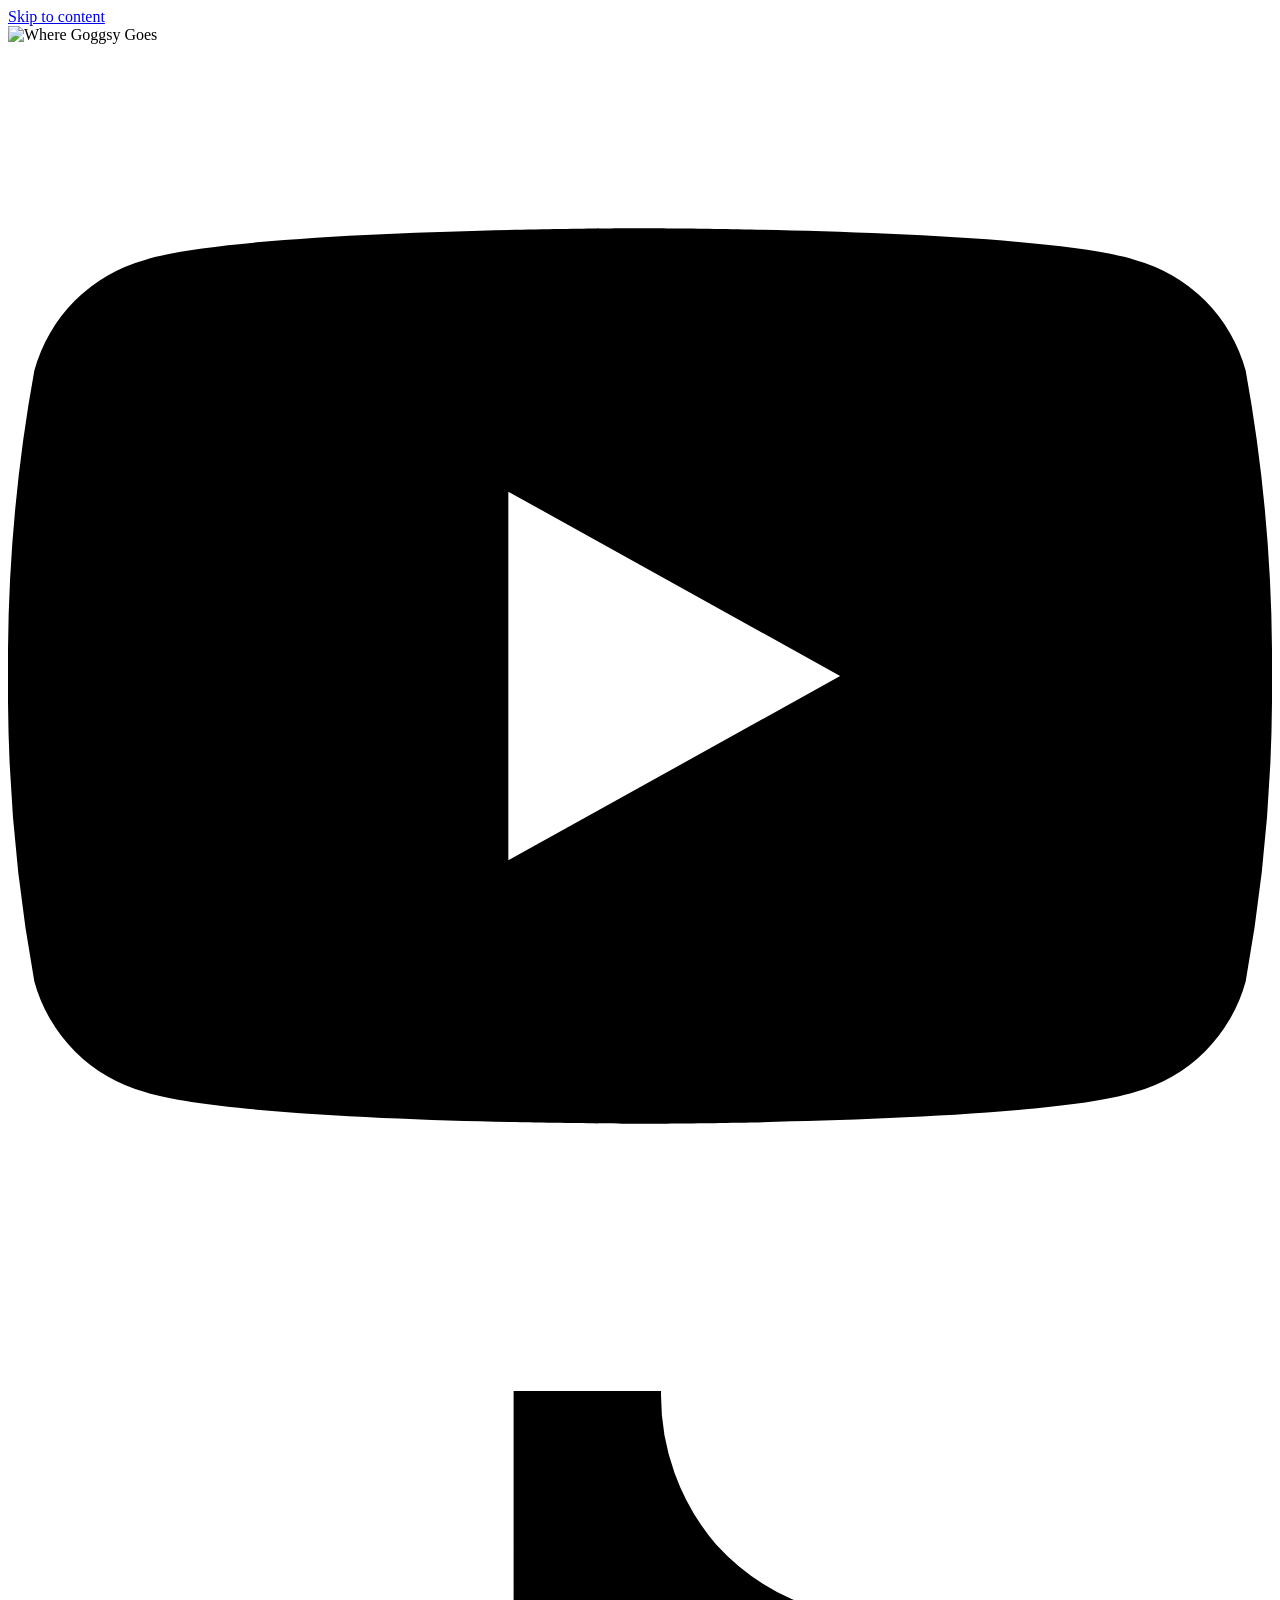
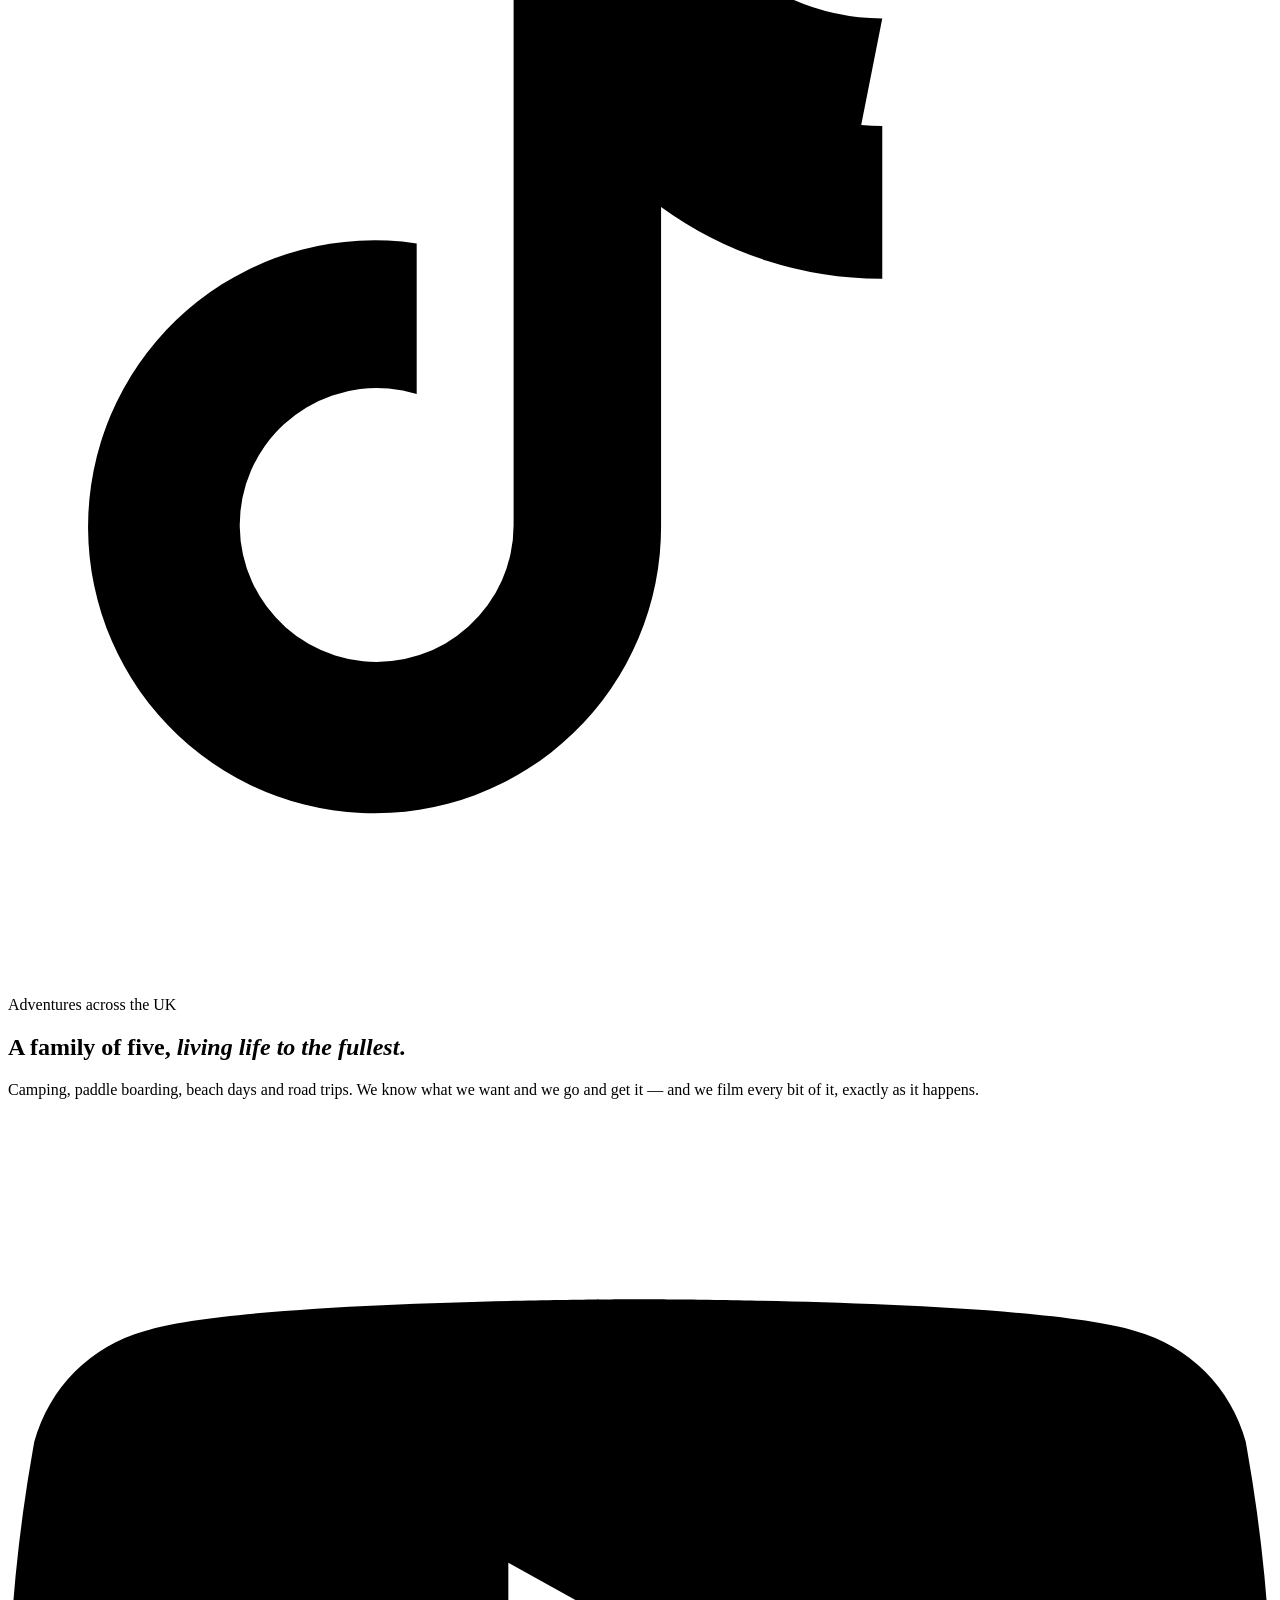
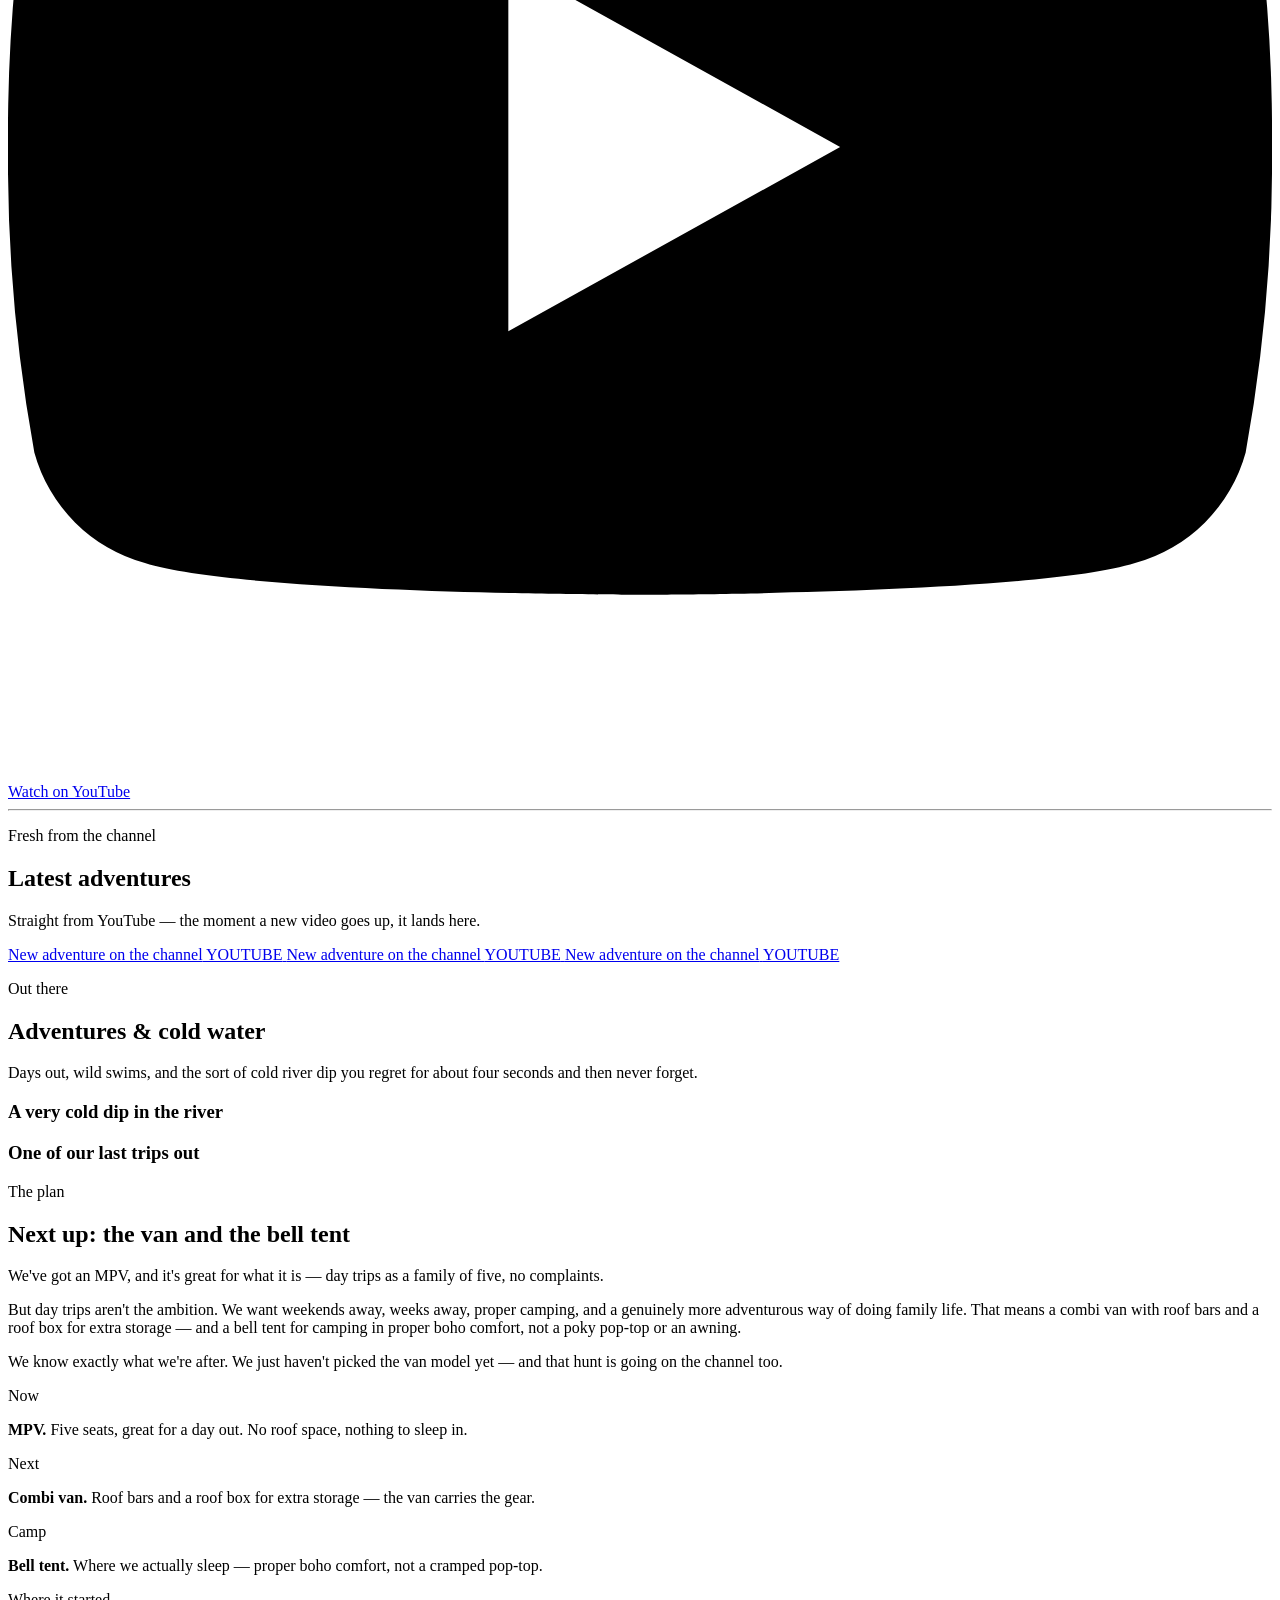
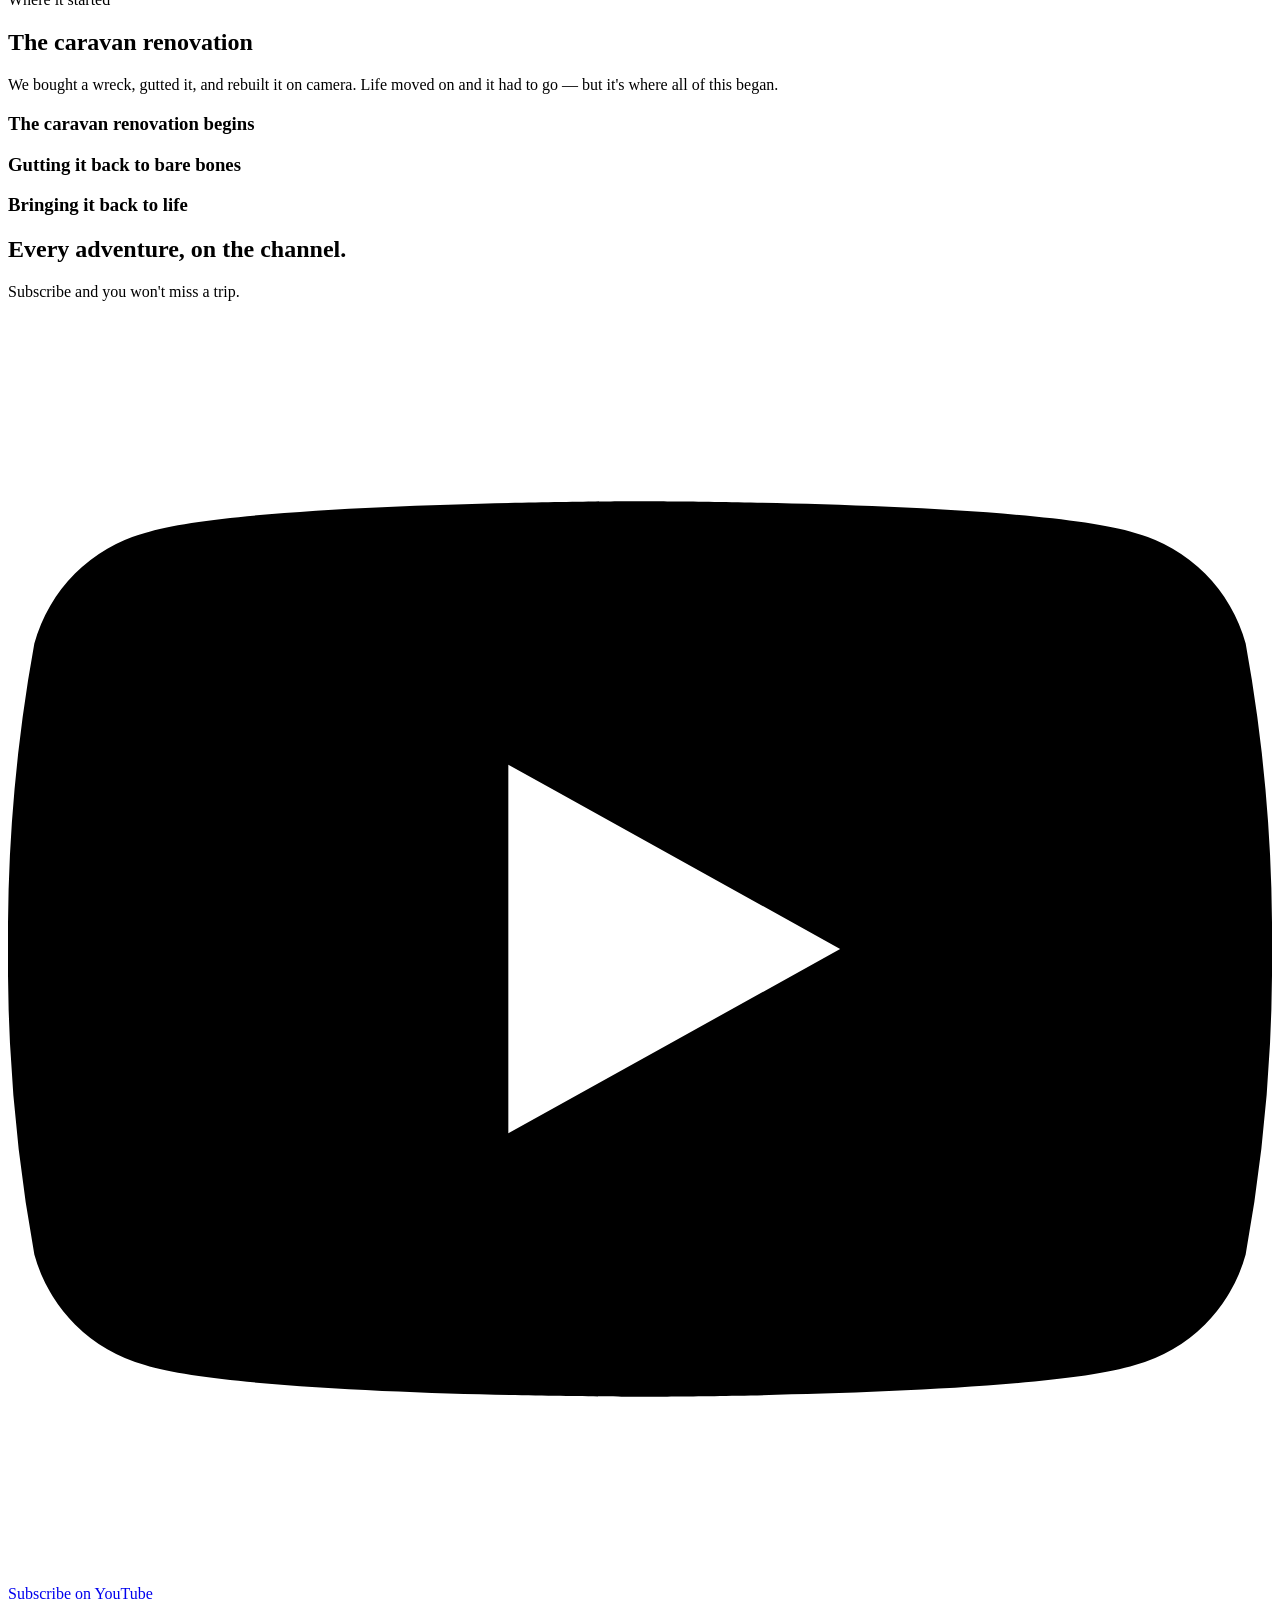
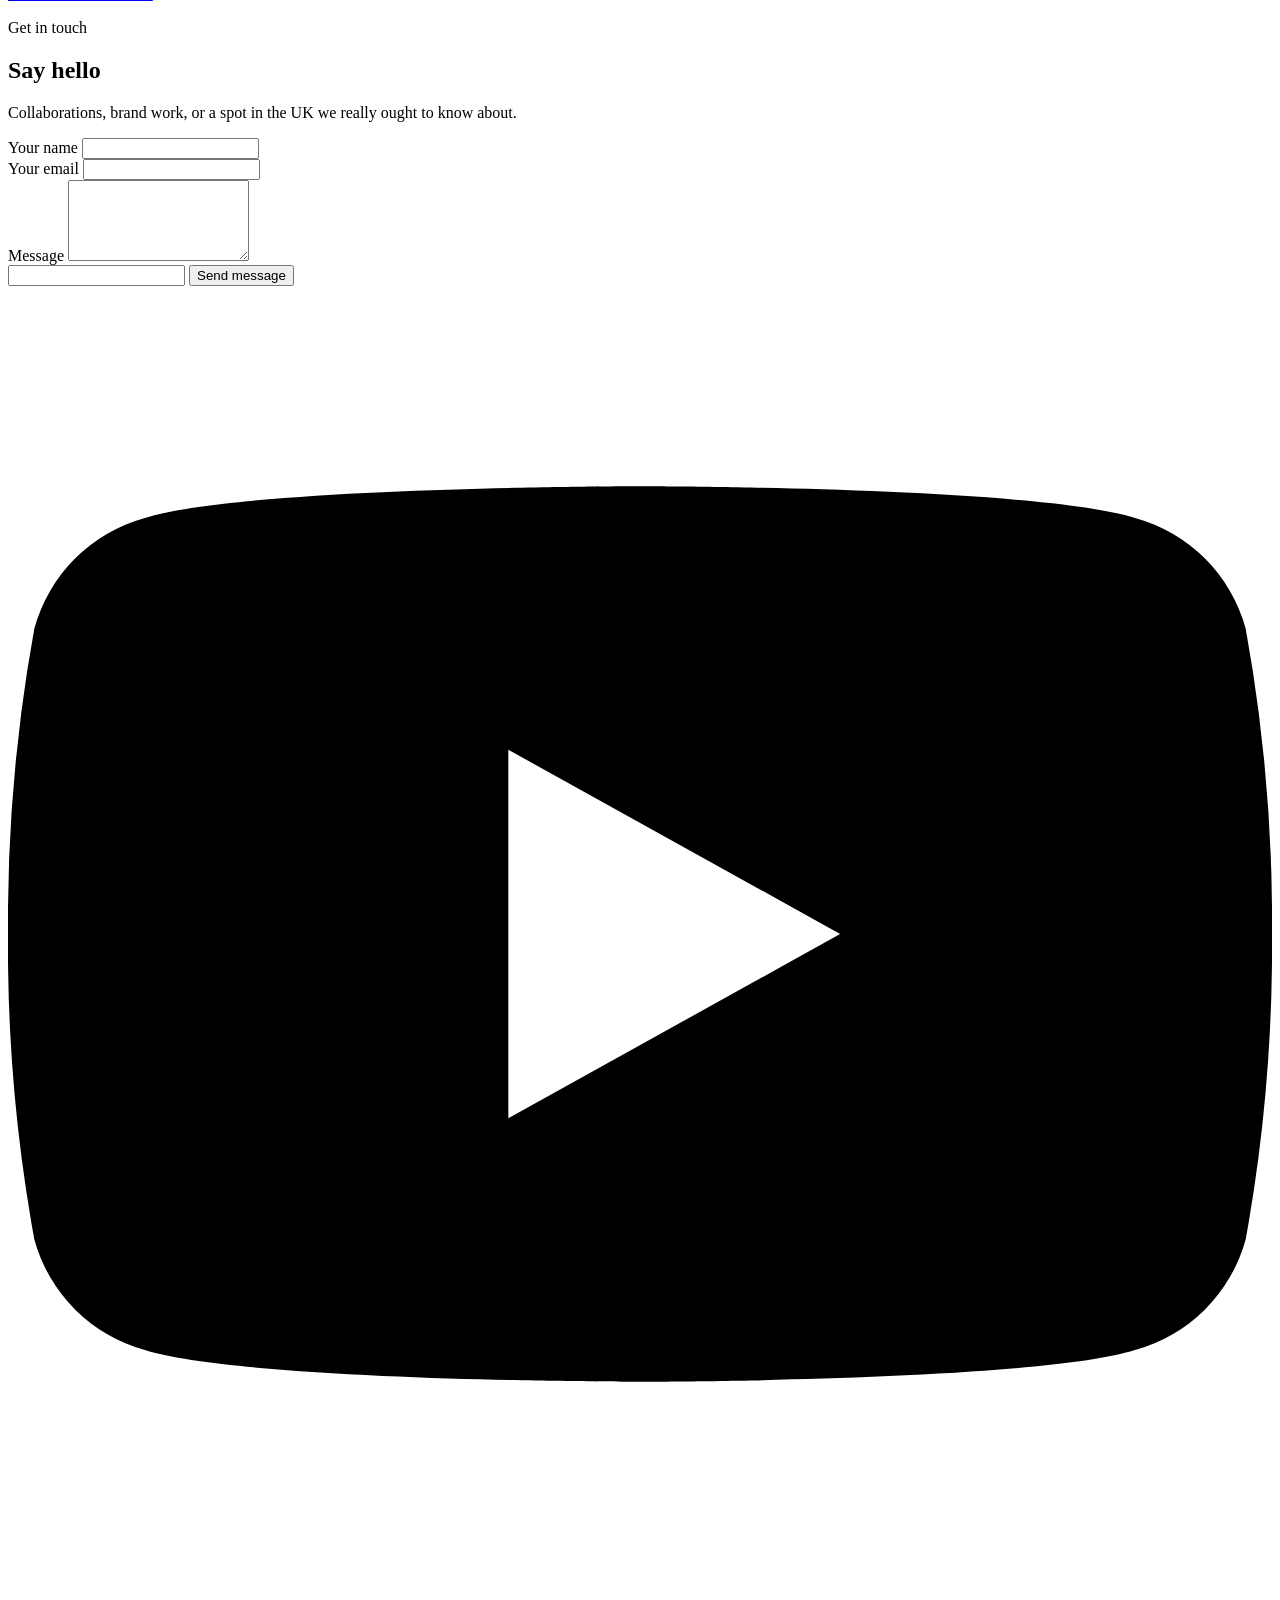
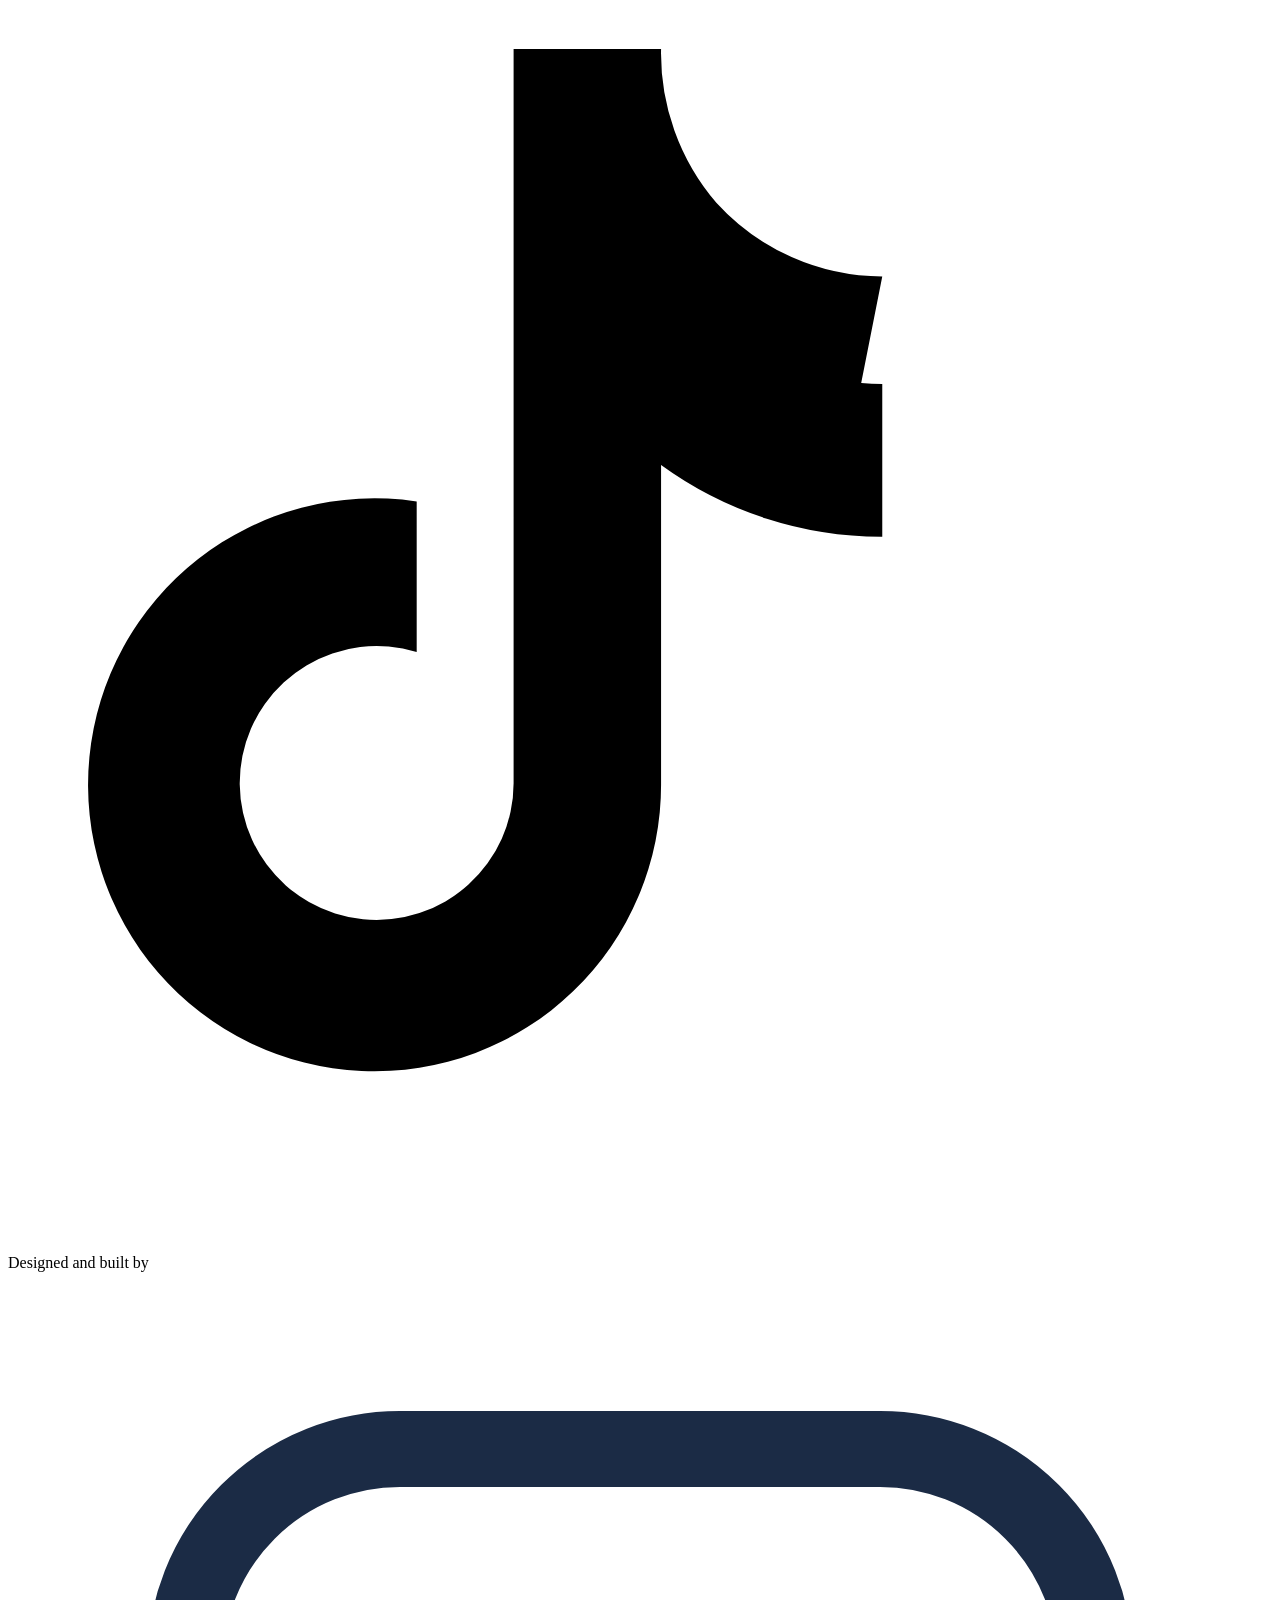
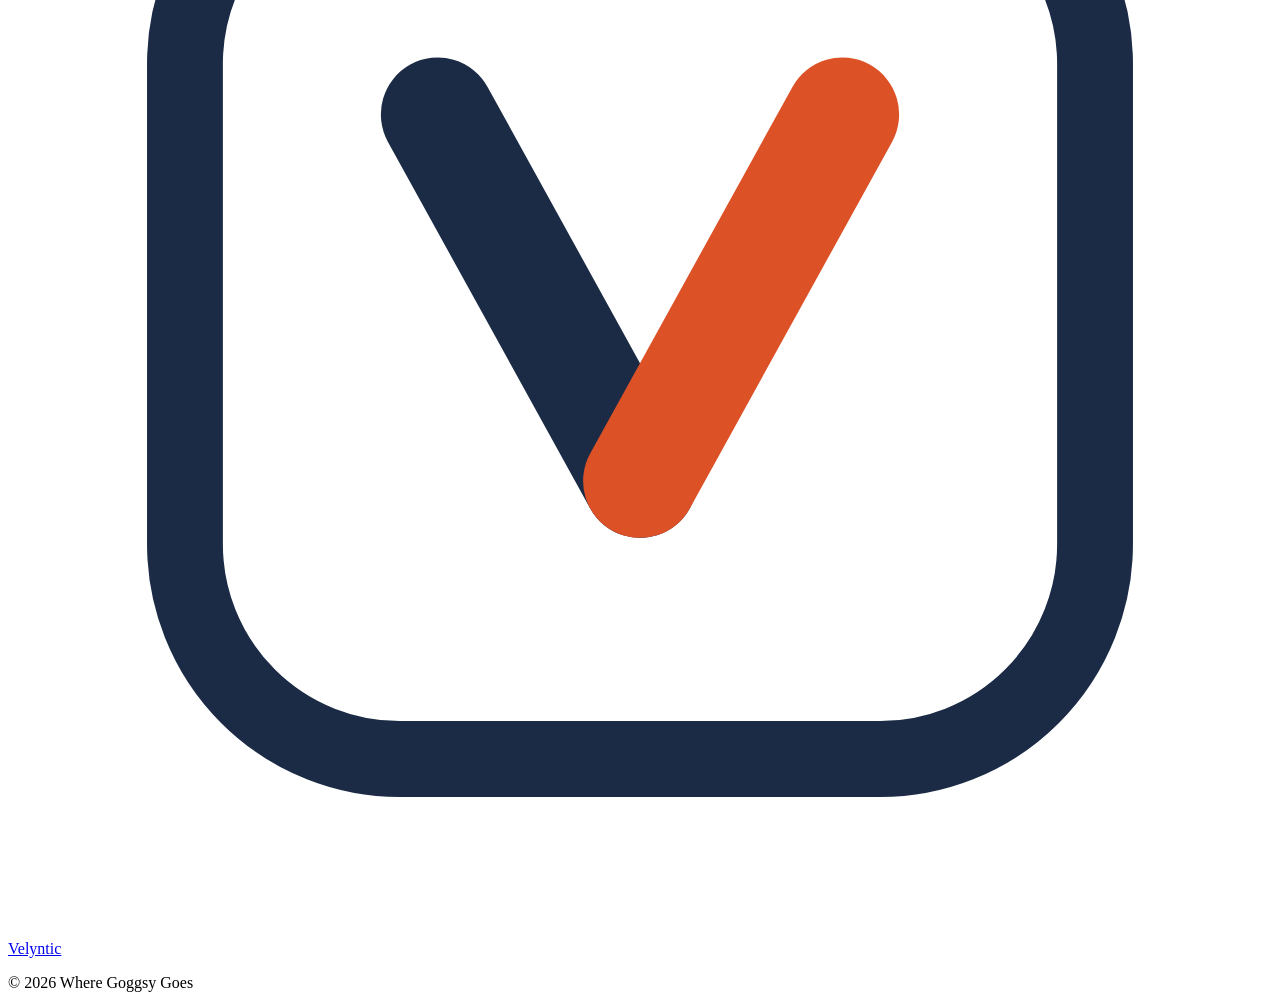
==== index.html @ ec20d130 "Add files via upload" ====
<!DOCTYPE html>
<html lang="en-GB">
<head>
<meta charset="utf-8">
<meta name="viewport" content="width=device-width, initial-scale=1">

<!-- ═══ PRIMARY SEO ═══ -->
<title>Where Goggsy Goes | A Family of Five, Adventuring Across the UK</title>
<meta name="description" content="Follow a family of five living life to the fullest across the UK — camping, paddle boarding, beach days and road trips. New adventures on YouTube every trip.">
<link rel="canonical" href="https://wheregoggsygoes.com/">
<meta name="robots" content="index, follow, max-image-preview:large, max-snippet:-1, max-video-preview:-1">
<meta name="author" content="Where Goggsy Goes">
<meta name="theme-color" content="#1B2B45">

<!-- ═══ OPEN GRAPH (Facebook, LinkedIn, WhatsApp) ═══ -->
<meta property="og:type" content="website">
<meta property="og:site_name" content="Where Goggsy Goes">
<meta property="og:url" content="https://wheregoggsygoes.com/">
<meta property="og:title" content="Where Goggsy Goes | A Family of Five, Adventuring Across the UK">
<meta property="og:description" content="Follow a family of five living life to the fullest across the UK — camping, paddle boarding, beach days and road trips.">
<meta property="og:image" content="https://wheregoggsygoes.com/assets/img/og-image.jpg">
<meta property="og:image:width" content="1200">
<meta property="og:image:height" content="630">
<meta property="og:image:alt" content="A family of five walking a hilltop at dusk beside their van">
<meta property="og:locale" content="en_GB">

<!-- ═══ TWITTER / X CARD ═══ -->
<meta name="twitter:card" content="summary_large_image">
<meta name="twitter:title" content="Where Goggsy Goes | A Family of Five, Adventuring Across the UK">
<meta name="twitter:description" content="Follow a family of five living life to the fullest across the UK — camping, paddle boarding, beach days and road trips.">
<meta name="twitter:image" content="https://wheregoggsygoes.com/assets/img/og-image.jpg">

<!-- ═══ ICONS ═══ -->
<link rel="icon" href="/assets/img/favicon.svg" type="image/svg+xml">
<link rel="icon" href="/assets/img/favicon-32.png" sizes="32x32" type="image/png">
<link rel="apple-touch-icon" href="/assets/img/apple-touch-icon.png">
<link rel="manifest" href="/site.webmanifest">

<!-- ═══ PERFORMANCE ═══ -->
<link rel="preconnect" href="https://fonts.googleapis.com">
<link rel="preconnect" href="https://fonts.gstatic.com" crossorigin>
<link rel="preconnect" href="https://i.ytimg.com">
<link rel="dns-prefetch" href="https://www.youtube-nocookie.com">
<link href="https://fonts.googleapis.com/css2?family=Poppins:wght@300;400;500;600;700&family=Fraunces:ital,opsz,wght@0,9..144,400;0,9..144,600;1,9..144,600&family=Spline+Sans+Mono:wght@400;500&display=swap" rel="stylesheet">
<link rel="stylesheet" href="/assets/css/styles.css">

<!-- ═══ STRUCTURED DATA ═══
     Tells Google exactly what this site is, who runs it, and what videos it
     contains. This is what can earn rich results in search. -->
<script type="application/ld+json">
{
  "@context": "https://schema.org",
  "@graph": [
    {
      "@type": "WebSite",
      "@id": "https://wheregoggsygoes.com/#website",
      "url": "https://wheregoggsygoes.com/",
      "name": "Where Goggsy Goes",
      "description": "A family of five living life to the fullest across the UK.",
      "inLanguage": "en-GB",
      "publisher": { "@id": "https://wheregoggsygoes.com/#org" }
    },
    {
      "@type": "Organization",
      "@id": "https://wheregoggsygoes.com/#org",
      "name": "Where Goggsy Goes",
      "url": "https://wheregoggsygoes.com/",
      "logo": "https://wheregoggsygoes.com/assets/img/icon-512.png",
      "description": "A family of five adventuring across the UK — camping, paddle boarding, beach days and road trips.",
      "areaServed": { "@type": "Country", "name": "United Kingdom" },
      "sameAs": [
        "https://www.youtube.com/@wheregoggsygoes",
        "https://vm.tiktok.com/ZGd9G5YUt/"
      ]
    },
    {
      "@type": "WebPage",
      "@id": "https://wheregoggsygoes.com/#webpage",
      "url": "https://wheregoggsygoes.com/",
      "name": "Where Goggsy Goes | A Family of Five, Adventuring Across the UK",
      "isPartOf": { "@id": "https://wheregoggsygoes.com/#website" },
      "about": { "@id": "https://wheregoggsygoes.com/#org" },
      "inLanguage": "en-GB"
    },
    {
      "@type": "VideoObject",
      "name": "The caravan renovation begins",
      "description": "The start of our caravan renovation — stripping it back and taking on the project.",
      "thumbnailUrl": "https://i.ytimg.com/vi/tJSms5LTTTk/maxresdefault.jpg",
      "uploadDate": "2023-01-01",
      "contentUrl": "https://www.youtube.com/watch?v=tJSms5LTTTk",
      "embedUrl": "https://www.youtube-nocookie.com/embed/tJSms5LTTTk",
      "publisher": { "@id": "https://wheregoggsygoes.com/#org" }
    },
    {
      "@type": "VideoObject",
      "name": "Gutting it back to bare bones",
      "description": "Stripping the caravan back to its shell before the rebuild.",
      "thumbnailUrl": "https://i.ytimg.com/vi/8Fg5uztWGb0/maxresdefault.jpg",
      "uploadDate": "2023-01-01",
      "contentUrl": "https://www.youtube.com/watch?v=8Fg5uztWGb0",
      "embedUrl": "https://www.youtube-nocookie.com/embed/8Fg5uztWGb0",
      "publisher": { "@id": "https://wheregoggsygoes.com/#org" }
    },
    {
      "@type": "VideoObject",
      "name": "Bringing it back to life",
      "description": "Rebuilding the caravan and bringing it back to life.",
      "thumbnailUrl": "https://i.ytimg.com/vi/nUEFeEoqX90/maxresdefault.jpg",
      "uploadDate": "2023-01-01",
      "contentUrl": "https://www.youtube.com/watch?v=nUEFeEoqX90",
      "embedUrl": "https://www.youtube-nocookie.com/embed/nUEFeEoqX90",
      "publisher": { "@id": "https://wheregoggsygoes.com/#org" }
    },
    {
      "@type": "VideoObject",
      "name": "A very cold dip in the river",
      "description": "A cold water dip in a UK river — an adventure day out with the family.",
      "thumbnailUrl": "https://i.ytimg.com/vi/0HlGLncSTxI/maxresdefault.jpg",
      "uploadDate": "2023-01-01",
      "contentUrl": "https://www.youtube.com/watch?v=0HlGLncSTxI",
      "embedUrl": "https://www.youtube-nocookie.com/embed/0HlGLncSTxI",
      "publisher": { "@id": "https://wheregoggsygoes.com/#org" }
    },
    {
      "@type": "VideoObject",
      "name": "One of our last trips out",
      "description": "One of our last family adventures before the caravan went.",
      "thumbnailUrl": "https://i.ytimg.com/vi/edBgjPKfiOE/maxresdefault.jpg",
      "uploadDate": "2023-01-01",
      "contentUrl": "https://www.youtube.com/watch?v=edBgjPKfiOE",
      "embedUrl": "https://www.youtube-nocookie.com/embed/edBgjPKfiOE",
      "publisher": { "@id": "https://wheregoggsygoes.com/#org" }
    },
    {
      "@type": "FAQPage",
      "mainEntity": [
        {
          "@type": "Question",
          "name": "Who are Where Goggsy Goes?",
          "acceptedAnswer": {
            "@type": "Answer",
            "text": "We're a family of five from the UK. We camp, paddle board, hit the beach and take road trips — and we film all of it for our YouTube channel."
          }
        },
        {
          "@type": "Question",
          "name": "What kind of adventures do you film?",
          "acceptedAnswer": {
            "@type": "Answer",
            "text": "Camping trips, paddle boarding, beach days, cold water dips and road trips across the UK, filmed exactly as they happen."
          }
        },
        {
          "@type": "Question",
          "name": "Where can I watch Where Goggsy Goes?",
          "acceptedAnswer": {
            "@type": "Answer",
            "text": "Every adventure goes up on our YouTube channel at youtube.com/@wheregoggsygoes, and shorter clips are on TikTok."
          }
        }
      ]
    }
  ]
}
</script>
</head>

<body>
<a class="skip" href="#main">Skip to content</a>

<header class="top">
  <img src="/assets/img/logo.svg" alt="Where Goggsy Goes" class="logo" width="260" height="330" fetchpriority="high">
  <nav class="tsocial" aria-label="Social links">
    <a href="https://www.youtube.com/@wheregoggsygoes" target="_blank" rel="noopener" aria-label="Where Goggsy Goes on YouTube">
      <svg viewBox="0 0 24 24" aria-hidden="true"><path d="M23.5 6.2a3 3 0 0 0-2.1-2.1C19.5 3.5 12 3.5 12 3.5s-7.5 0-9.4.6A3 3 0 0 0 .5 6.2 31 31 0 0 0 0 12a31 31 0 0 0 .5 5.8 3 3 0 0 0 2.1 2.1c1.9.6 9.4.6 9.4.6s7.5 0 9.4-.6a3 3 0 0 0 2.1-2.1A31 31 0 0 0 24 12a31 31 0 0 0-.5-5.8zM9.5 15.5v-7l6.3 3.5z"/></svg>
    </a>
    <a href="https://vm.tiktok.com/ZGd9G5YUt/" target="_blank" rel="noopener" aria-label="Where Goggsy Goes on TikTok">
      <svg viewBox="0 0 24 24" aria-hidden="true"><path d="M16.6 5.82a4.28 4.28 0 0 1-3.15-1.4A4.36 4.36 0 0 1 12.4 1.5H9.6v13.94a2.6 2.6 0 1 1-1.84-2.49v-2.86a5.44 5.44 0 1 0 4.64 5.35V9.4a7.1 7.1 0 0 0 4.2 1.36V7.86a4.3 4.3 0 0 1-.4-.02z"/></svg>
    </a>
  </nav>
</header>

<main id="main">

  <!-- ═══ HERO ═══ -->
  <section class="hero">
    <p class="kicker">Adventures across the UK</p>
    <h1>A family of five, <em>living life to the fullest</em>.</h1>
    <p class="lede">Camping, paddle boarding, beach days and road trips. We know what we want and
      we go and get it &mdash; and we film every bit of it, exactly as it happens.</p>
    <a class="cta" href="https://www.youtube.com/@wheregoggsygoes" target="_blank" rel="noopener">
      <svg viewBox="0 0 24 24" aria-hidden="true"><path d="M23.5 6.2a3 3 0 0 0-2.1-2.1C19.5 3.5 12 3.5 12 3.5s-7.5 0-9.4.6A3 3 0 0 0 .5 6.2 31 31 0 0 0 0 12a31 31 0 0 0 .5 5.8 3 3 0 0 0 2.1 2.1c1.9.6 9.4.6 9.4.6s7.5 0 9.4-.6a3 3 0 0 0 2.1-2.1A31 31 0 0 0 24 12a31 31 0 0 0-.5-5.8zM9.5 15.5v-7l6.3 3.5z"/></svg>
      Watch on YouTube
    </a>
  </section>

  <div class="rule"><hr></div>

  <!-- ═══ LATEST (auto-populated from the channel feed) ═══ -->
  <section class="block" id="latest" aria-labelledby="latest-h">
    <p class="eyebrow">Fresh from the channel</p>
    <h2 id="latest-h">Latest adventures</h2>
    <p class="lede-sm">Straight from YouTube &mdash; the moment a new video goes up, it lands here.</p>
    <div class="ngrid" data-videos>
      <a class="vid" href="https://www.youtube.com/@wheregoggsygoes" target="_blank" rel="noopener">
        <span class="vthumb"></span>
        <span class="vtitle">New adventure on the channel</span>
        <span class="vmeta">YOUTUBE</span>
      </a>
      <a class="vid" href="https://www.youtube.com/@wheregoggsygoes" target="_blank" rel="noopener">
        <span class="vthumb"></span>
        <span class="vtitle">New adventure on the channel</span>
        <span class="vmeta">YOUTUBE</span>
      </a>
      <a class="vid" href="https://www.youtube.com/@wheregoggsygoes" target="_blank" rel="noopener">
        <span class="vthumb"></span>
        <span class="vtitle">New adventure on the channel</span>
        <span class="vmeta">YOUTUBE</span>
      </a>
    </div>
  </section>

  <!-- ═══ ADVENTURES (curated embeds) ═══ -->
  <section class="block" id="adventures" aria-labelledby="adv-h">
    <p class="eyebrow">Out there</p>
    <h2 id="adv-h">Adventures &amp; cold water</h2>
    <p class="lede-sm">Days out, wild swims, and the sort of cold river dip you regret for
      about four seconds and then never forget.</p>
    <div class="egrid two">
      <article class="ecard">
        <div class="embed-mount" data-yt="0HlGLncSTxI" data-title="A very cold dip in the river"></div>
        <h3 class="etitle">A very cold dip in the river</h3>
      </article>
      <article class="ecard">
        <div class="embed-mount" data-yt="edBgjPKfiOE" data-title="One of our last trips out"></div>
        <h3 class="etitle">One of our last trips out</h3>
      </article>
    </div>
  </section>

  <!-- ═══ WHAT'S NEXT ═══ -->
  <section class="next" id="the-van" aria-labelledby="van-h">
    <div class="nwrap">
      <div>
        <p class="eyebrow">The plan</p>
        <h2 id="van-h">Next up: the van and the bell tent</h2>
        <p>We've got an MPV, and it's great for what it is &mdash; day trips as a family of five,
          no complaints.</p>
        <p>But day trips aren't the ambition. We want weekends away, weeks away, proper camping,
          and a genuinely more adventurous way of doing family life. That means a combi van with
          roof bars and a roof box for extra storage &mdash; and a bell tent for camping in proper
          boho comfort, not a poky pop-top or an awning.</p>
        <p>We know exactly what we're after. We just haven't picked the van model yet &mdash; and
          that hunt is going on the channel too.</p>
      </div>
      <div class="vscard">
        <div class="vsrow">
          <span class="vtag now">Now</span>
          <p><strong>MPV.</strong> Five seats, great for a day out. No roof space, nothing to
            sleep in.</p>
        </div>
        <div class="vsrow">
          <span class="vtag next">Next</span>
          <p><strong>Combi van.</strong> Roof bars and a roof box for extra storage &mdash; the
            van carries the gear.</p>
        </div>
        <div class="vsrow">
          <span class="vtag camp">Camp</span>
          <p><strong>Bell tent.</strong> Where we actually sleep &mdash; proper boho comfort,
            not a cramped pop-top.</p>
        </div>
      </div>
    </div>
  </section>

  <!-- ═══ THE CARAVAN (curated embeds) ═══ -->
  <section class="block" id="the-caravan" aria-labelledby="car-h">
    <p class="eyebrow">Where it started</p>
    <h2 id="car-h">The caravan renovation</h2>
    <p class="lede-sm">We bought a wreck, gutted it, and rebuilt it on camera. Life moved on and
      it had to go &mdash; but it's where all of this began.</p>
    <div class="egrid">
      <article class="ecard">
        <div class="embed-mount" data-yt="tJSms5LTTTk" data-title="The caravan renovation begins"></div>
        <h3 class="etitle">The caravan renovation begins</h3>
      </article>
      <article class="ecard">
        <div class="embed-mount" data-yt="8Fg5uztWGb0" data-title="Gutting it back to bare bones"></div>
        <h3 class="etitle">Gutting it back to bare bones</h3>
      </article>
      <article class="ecard">
        <div class="embed-mount" data-yt="nUEFeEoqX90" data-title="Bringing it back to life"></div>
        <h3 class="etitle">Bringing it back to life</h3>
      </article>
    </div>
  </section>

  <!-- ═══ SUBSCRIBE BAND ═══ -->
  <section class="band" aria-labelledby="sub-h">
    <div class="bwrap">
      <h2 id="sub-h">Every adventure, on the channel.</h2>
      <p>Subscribe and you won't miss a trip.</p>
      <a class="cta cta-light" href="https://www.youtube.com/@wheregoggsygoes" target="_blank" rel="noopener">
        <svg viewBox="0 0 24 24" aria-hidden="true"><path d="M23.5 6.2a3 3 0 0 0-2.1-2.1C19.5 3.5 12 3.5 12 3.5s-7.5 0-9.4.6A3 3 0 0 0 .5 6.2 31 31 0 0 0 0 12a31 31 0 0 0 .5 5.8 3 3 0 0 0 2.1 2.1c1.9.6 9.4.6 9.4.6s7.5 0 9.4-.6a3 3 0 0 0 2.1-2.1A31 31 0 0 0 24 12a31 31 0 0 0-.5-5.8zM9.5 15.5v-7l6.3 3.5z"/></svg>
        Subscribe on YouTube
      </a>
    </div>
  </section>

  <!-- ═══ CONTACT ═══ -->
  <section class="contact" id="contact" aria-labelledby="c-h">
    <p class="eyebrow">Get in touch</p>
    <h2 id="c-h">Say hello</h2>
    <p class="lede-sm">Collaborations, brand work, or a spot in the UK we really ought to know about.</p>

    <form class="cform" data-form novalidate>
      <div class="fr">
        <label for="nm">Your name</label>
        <input id="nm" name="name" type="text" autocomplete="name" required>
      </div>
      <div class="fr">
        <label for="em">Your email</label>
        <input id="em" name="email" type="email" autocomplete="email" required>
      </div>
      <div class="fr">
        <label for="ms">Message</label>
        <textarea id="ms" name="message" rows="5" required></textarea>
      </div>
      <input type="text" name="company" tabindex="-1" autocomplete="off" class="sr" aria-hidden="true">
      <button type="submit" class="fbtn">Send message</button>
      <p class="fnote" data-status role="status" aria-live="polite"></p>
    </form>
  </section>

</main>

<footer class="foot">
  <div class="fwrap">
    <nav class="fsocial" aria-label="Social links">
      <a href="https://www.youtube.com/@wheregoggsygoes" target="_blank" rel="noopener" aria-label="YouTube">
        <svg viewBox="0 0 24 24" aria-hidden="true"><path d="M23.5 6.2a3 3 0 0 0-2.1-2.1C19.5 3.5 12 3.5 12 3.5s-7.5 0-9.4.6A3 3 0 0 0 .5 6.2 31 31 0 0 0 0 12a31 31 0 0 0 .5 5.8 3 3 0 0 0 2.1 2.1c1.9.6 9.4.6 9.4.6s7.5 0 9.4-.6a3 3 0 0 0 2.1-2.1A31 31 0 0 0 24 12a31 31 0 0 0-.5-5.8zM9.5 15.5v-7l6.3 3.5z"/></svg>
      </a>
      <a href="https://vm.tiktok.com/ZGd9G5YUt/" target="_blank" rel="noopener" aria-label="TikTok">
        <svg viewBox="0 0 24 24" aria-hidden="true"><path d="M16.6 5.82a4.28 4.28 0 0 1-3.15-1.4A4.36 4.36 0 0 1 12.4 1.5H9.6v13.94a2.6 2.6 0 1 1-1.84-2.49v-2.86a5.44 5.44 0 1 0 4.64 5.35V9.4a7.1 7.1 0 0 0 4.2 1.36V7.86a4.3 4.3 0 0 1-.4-.02z"/></svg>
      </a>
    </nav>

    <p class="fcred">Designed and built by
      <a class="fvelyntic" href="https://velyntic.com" target="_blank" rel="noopener">
        <svg viewBox="0 0 100 100" aria-hidden="true" class="vmark">
          <rect x="14" y="14" width="72" height="72" rx="17" fill="none" stroke="#1B2B45" stroke-width="6"/>
          <path d="M34 35 L50 64" stroke="#1B2B45" stroke-width="9" stroke-linecap="round" fill="none"/>
          <path d="M50 64 L66 35" stroke="#DD5127" stroke-width="9" stroke-linecap="round" fill="none"/>
        </svg>
        <span>Velyntic</span>
      </a>
    </p>

    <p class="fcopy">&copy; <span data-year>2026</span> Where Goggsy Goes</p>
  </div>
</footer>

<script src="/config.js"></script>
<script src="/assets/js/main.js" defer></script>
</body>
</html>
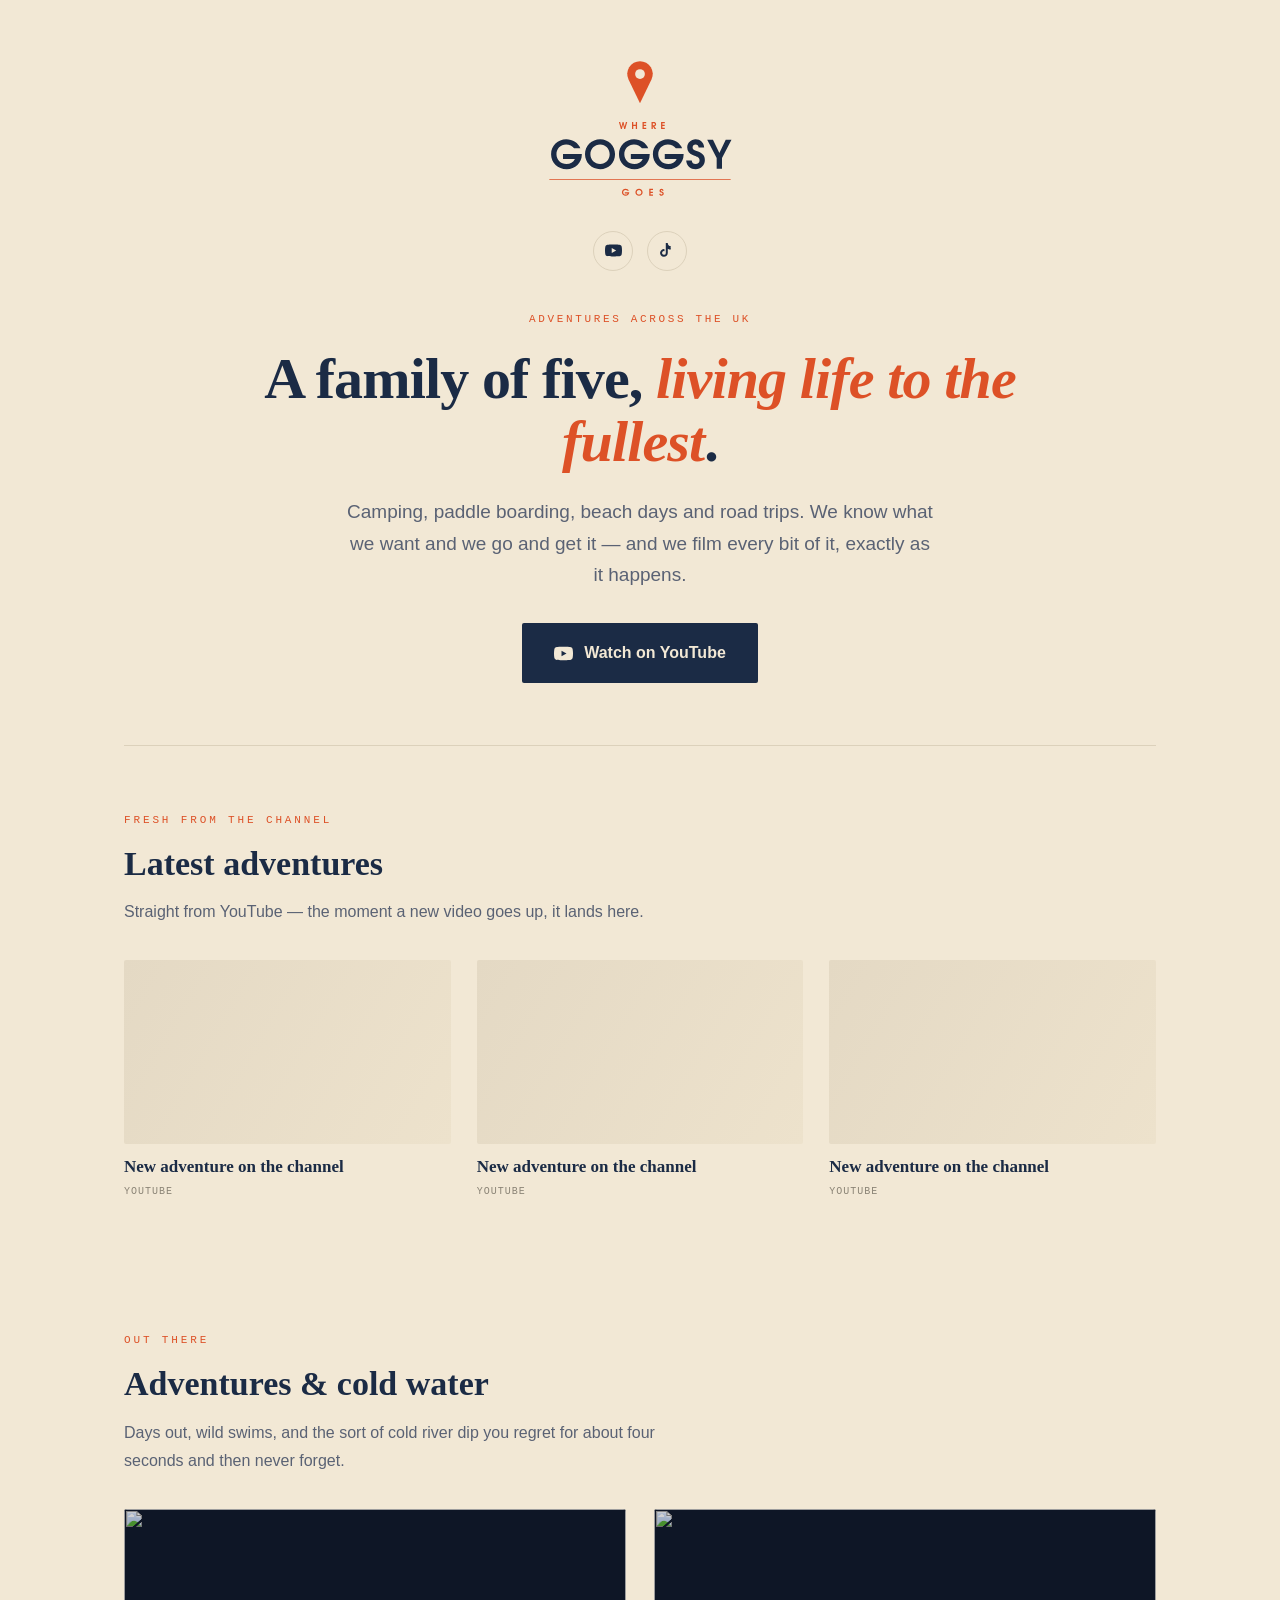
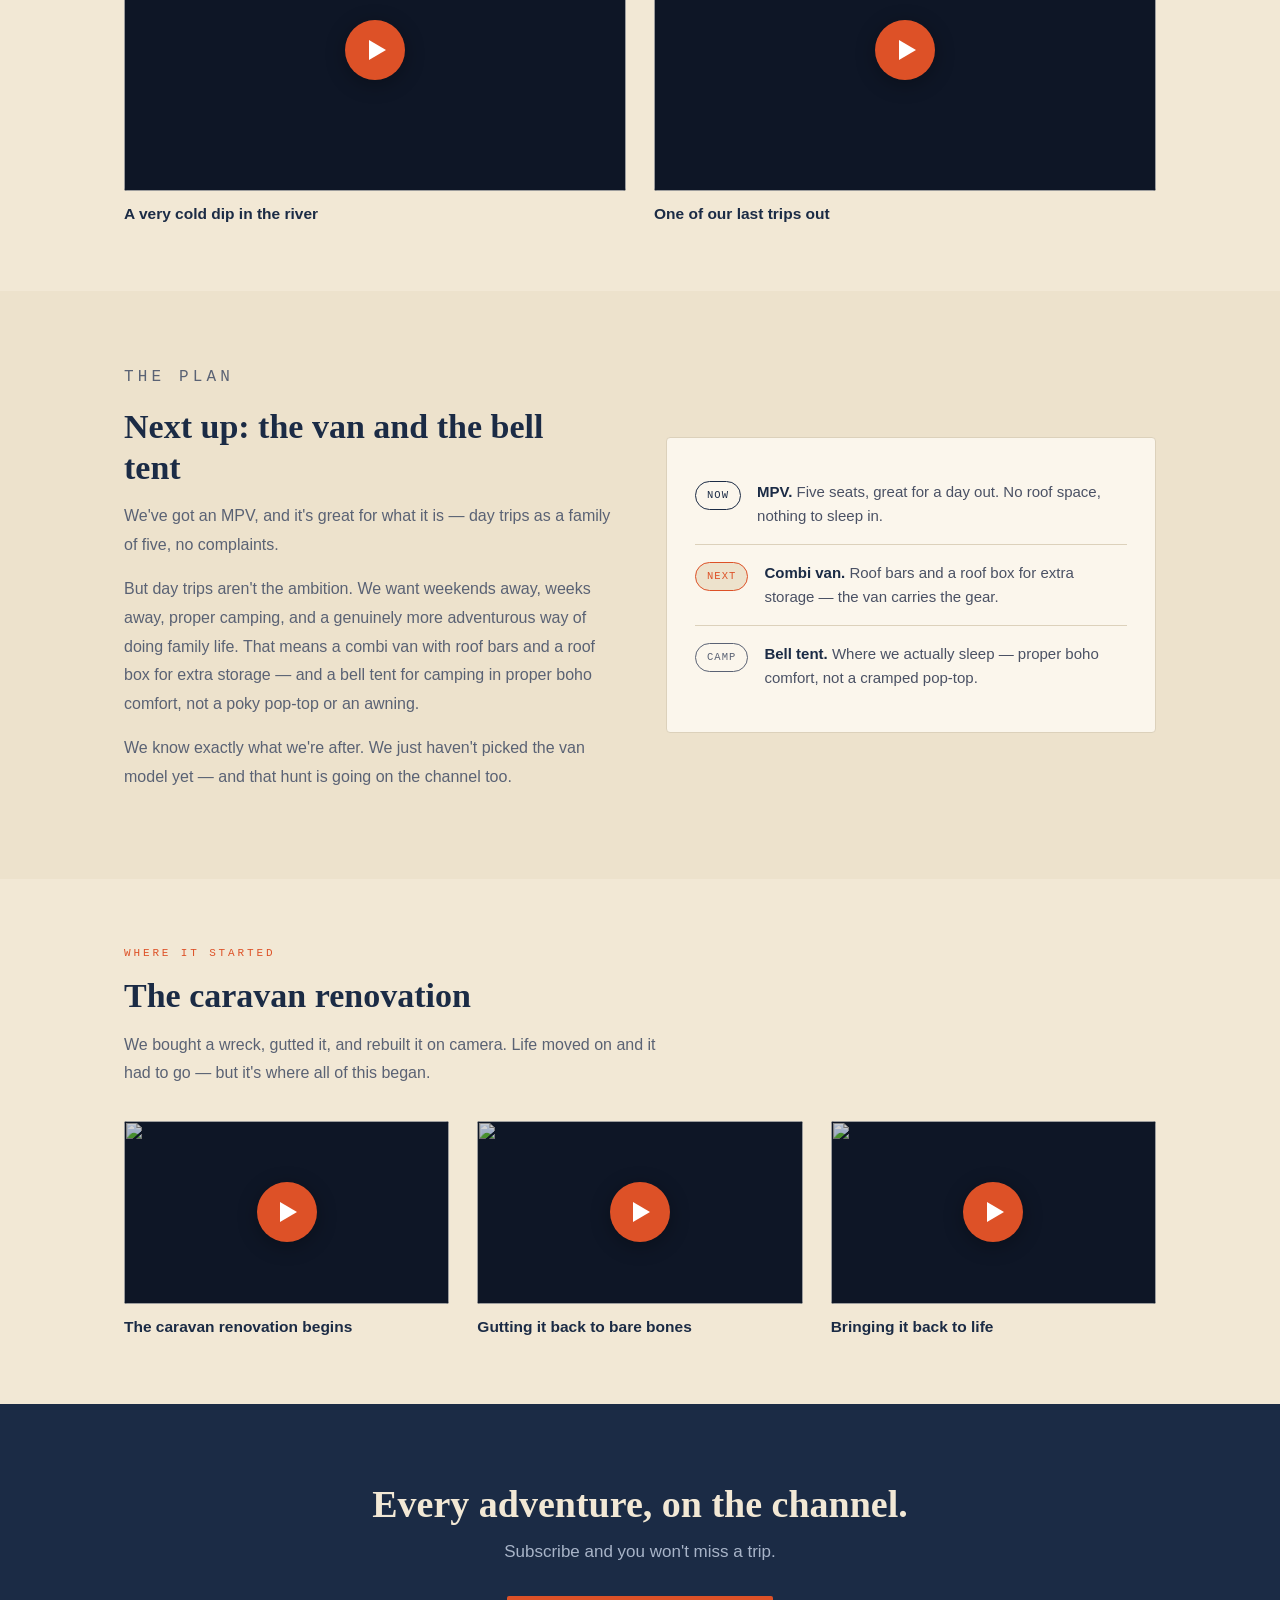
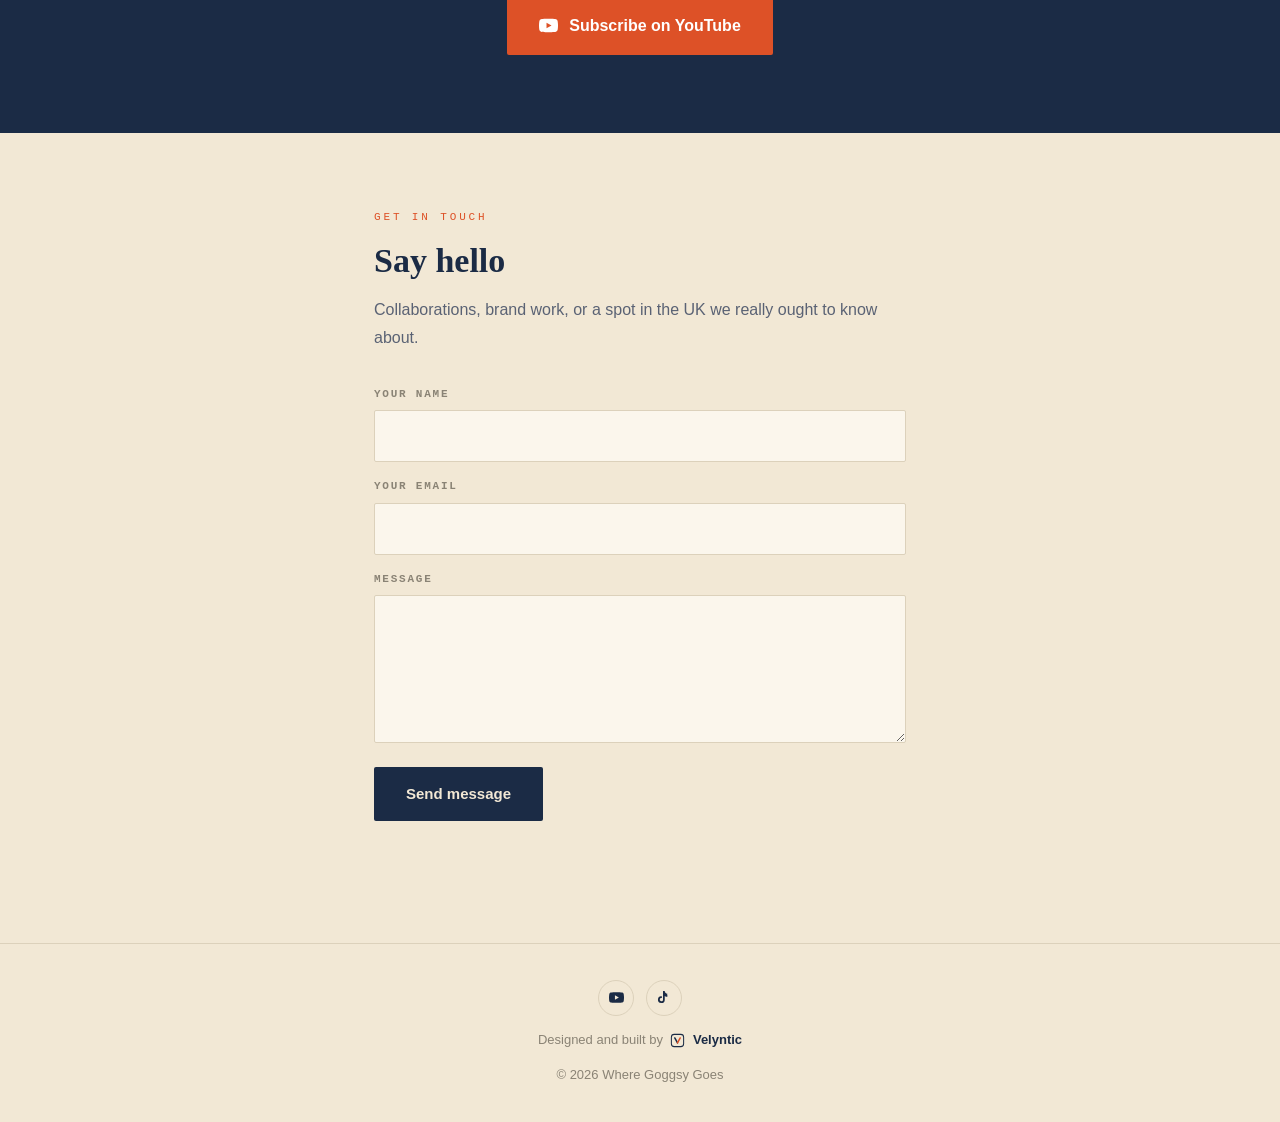
==== commit e76f687c: "Add files via upload" ====
--- a/index.html
+++ b/index.html
@@ -314,7 +314,7 @@
     <h2 id="c-h">Say hello</h2>
     <p class="lede-sm">Collaborations, brand work, or a spot in the UK we really ought to know about.</p>
 
-    <form class="cform" data-form novalidate>
+    <form class="cform" action="https://usebasin.com/f/2aafb75e0ef9" method="POST" data-form novalidate>
       <div class="fr">
         <label for="nm">Your name</label>
         <input id="nm" name="name" type="text" autocomplete="name" required>
--- a/assets/css/styles.css
+++ b/assets/css/styles.css
@@ -0,0 +1,302 @@
+/* ═══════════════════════════════════════════════════════════
+   WHERE GOGGSY GOES — Field Notes
+   Navy #1B2B45 · Orange #DD5127 · Cream #F2E8D5 · Ink #0E1626
+   ═══════════════════════════════════════════════════════════ */
+
+:root {
+  --navy: #1B2B45;
+  --orange: #DD5127;
+  --cream: #F2E8D5;
+  --ink: #0E1626;
+  --rule: #DCD1BB;
+  --paper: #FBF6EC;
+  --sand: #EDE2CC;
+  --muted: #5A6274;
+  --muted-2: #8A8375;
+}
+
+*, *::before, *::after { box-sizing: border-box; margin: 0; padding: 0; }
+
+html { scroll-behavior: smooth; }
+
+body {
+  background: var(--cream);
+  color: var(--navy);
+  font-family: 'Poppins', -apple-system, BlinkMacSystemFont, 'Segoe UI', sans-serif;
+  line-height: 1.6;
+  -webkit-font-smoothing: antialiased;
+}
+
+img, svg { max-width: 100%; }
+a { color: inherit; }
+
+.sr {
+  position: absolute; width: 1px; height: 1px;
+  overflow: hidden; clip: rect(0 0 0 0); white-space: nowrap;
+}
+
+.skip {
+  position: absolute; left: -9999px; top: 0; z-index: 100;
+  background: var(--navy); color: var(--cream);
+  padding: 12px 20px; text-decoration: none; font-weight: 600;
+}
+.skip:focus { left: 12px; top: 12px; }
+
+:focus-visible { outline: 3px solid var(--orange); outline-offset: 3px; border-radius: 2px; }
+
+@media (prefers-reduced-motion: reduce) {
+  *, *::before, *::after {
+    animation: none !important; transition: none !important;
+    scroll-behavior: auto !important;
+  }
+}
+
+/* ═══ HEADER ═══ */
+.top {
+  max-width: 1080px; margin: 0 auto;
+  padding: 44px 24px 0;
+  display: flex; flex-direction: column; align-items: center; gap: 18px;
+}
+.top .logo { display: block; width: 240px; height: auto; }
+
+.tsocial { display: flex; gap: 14px; }
+.tsocial a {
+  display: grid; place-items: center;
+  width: 40px; height: 40px; border-radius: 50%;
+  border: 1px solid var(--rule); color: var(--navy);
+  transition: border-color .16s, color .16s, transform .16s;
+}
+.tsocial a:hover { border-color: var(--orange); color: var(--orange); transform: translateY(-2px); }
+.tsocial svg { width: 17px; height: 17px; fill: currentColor; }
+
+/* ═══ HERO ═══ */
+.hero {
+  max-width: 900px; margin: 0 auto;
+  padding: 40px 24px 62px; text-align: center;
+}
+.kicker {
+  font-family: 'Spline Sans Mono', ui-monospace, monospace;
+  font-size: 11px; letter-spacing: .24em; text-transform: uppercase;
+  color: var(--orange); margin-bottom: 20px;
+}
+.hero h1 {
+  font-family: 'Fraunces', Georgia, serif;
+  font-weight: 600;
+  font-size: clamp(32px, 5.2vw, 58px);
+  line-height: 1.08; letter-spacing: -.015em;
+  margin-bottom: 22px;
+}
+.hero h1 em { font-style: italic; color: var(--orange); }
+.hero .lede {
+  font-size: clamp(16px, 1.9vw, 19px); line-height: 1.68;
+  font-weight: 300; color: var(--muted);
+  max-width: 56ch; margin: 0 auto 32px;
+}
+
+/* ═══ BUTTONS ═══ */
+.cta {
+  display: inline-flex; align-items: center; gap: 11px;
+  background: var(--navy); color: var(--cream);
+  text-decoration: none; font-weight: 600; font-size: 16px;
+  padding: 17px 32px; border-radius: 2px;
+  transition: transform .18s, background .18s;
+}
+.cta:hover { transform: translateY(-2px); background: var(--orange); color: #fff; }
+.cta svg { width: 19px; height: 19px; fill: currentColor; }
+.cta-light { background: var(--orange); color: #fff; }
+.cta-light:hover { background: var(--cream); color: var(--navy); }
+
+/* ═══ RULES & BLOCKS ═══ */
+.rule { max-width: 1080px; margin: 0 auto; padding: 0 24px; }
+.rule hr { border: 0; border-top: 1px solid var(--rule); }
+
+section.block { max-width: 1080px; margin: 0 auto; padding: 66px 24px; }
+
+.eyebrow {
+  font-family: 'Spline Sans Mono', ui-monospace, monospace;
+  font-size: 11px; letter-spacing: .26em; text-transform: uppercase;
+  color: var(--orange); margin-bottom: 14px;
+}
+.block h2, .next h2, .contact h2 {
+  font-family: 'Fraunces', Georgia, serif; font-weight: 600;
+  font-size: clamp(25px, 3.1vw, 34px); line-height: 1.2;
+  margin-bottom: 14px; max-width: 26ch;
+}
+.lede-sm {
+  color: var(--muted); line-height: 1.75; font-weight: 300;
+  max-width: 62ch; margin-bottom: 34px; font-size: 16px;
+}
+
+/* ═══ YOUTUBE EMBEDS (click-to-load facade) ═══ */
+.egrid { display: grid; grid-template-columns: repeat(auto-fill, minmax(260px, 1fr)); gap: 28px; }
+.egrid.two { grid-template-columns: repeat(auto-fill, minmax(330px, 1fr)); }
+
+.ecard { display: flex; flex-direction: column; }
+.etitle {
+  font-family: 'Poppins', sans-serif;
+  font-weight: 600; font-size: 15.5px; line-height: 1.4;
+  margin-top: 12px;
+}
+
+.embed {
+  position: relative; aspect-ratio: 16/9;
+  background: var(--ink); border-radius: 3px; overflow: hidden;
+}
+.embed iframe { width: 100%; height: 100%; border: 0; display: block; }
+
+.efacade {
+  all: unset; cursor: pointer; position: relative;
+  display: block; width: 100%; height: 100%;
+}
+.efacade img {
+  width: 100%; height: 100%; object-fit: cover; display: block;
+  filter: brightness(.82); transition: filter .2s, transform .4s;
+}
+.efacade:hover img { filter: brightness(.95); transform: scale(1.03); }
+
+.eplay {
+  position: absolute; left: 50%; top: 50%;
+  transform: translate(-50%, -50%);
+  width: 60px; height: 60px; border-radius: 50%;
+  background: var(--orange);
+  display: grid; place-items: center;
+  transition: transform .18s, background .18s;
+  box-shadow: 0 4px 20px rgba(0,0,0,.3);
+}
+.efacade:hover .eplay { transform: translate(-50%, -50%) scale(1.1); }
+.eplay::before {
+  content: ""; border-left: 17px solid #fff;
+  border-top: 10px solid transparent; border-bottom: 10px solid transparent;
+  margin-left: 4px;
+}
+
+/* ═══ AUTO VIDEO GRID ═══ */
+.ngrid { display: grid; grid-template-columns: repeat(auto-fill, minmax(240px, 1fr)); gap: 26px; }
+.vid { text-decoration: none; display: block; }
+.vthumb {
+  display: block; aspect-ratio: 16/9;
+  background: linear-gradient(120deg, #E4D9C4, var(--sand));
+  border-radius: 2px; overflow: hidden; margin-bottom: 12px;
+  position: relative;
+}
+.vthumb img { width: 100%; height: 100%; object-fit: cover; display: block; }
+.vid:hover .vthumb { outline: 2px solid var(--orange); outline-offset: 2px; }
+.vtitle {
+  display: block; font-family: 'Fraunces', Georgia, serif;
+  font-weight: 600; font-size: 17px; line-height: 1.32;
+}
+.vmeta {
+  display: block; font-family: 'Spline Sans Mono', ui-monospace, monospace;
+  font-size: 10px; color: var(--muted-2); margin-top: 6px; letter-spacing: .1em;
+}
+
+/* ═══ NEXT / THE VAN ═══ */
+.next { background: var(--sand); }
+.nwrap {
+  max-width: 1080px; margin: 0 auto; padding: 72px 24px;
+  display: grid; grid-template-columns: 1fr 1fr; gap: 52px; align-items: center;
+}
+.nwrap p { color: var(--muted); line-height: 1.8; font-weight: 300; margin-bottom: 15px; font-size: 16px; }
+
+.vscard {
+  background: var(--paper); border: 1px solid var(--rule);
+  border-radius: 4px; padding: 26px 28px;
+}
+.vsrow {
+  display: flex; gap: 16px; align-items: flex-start;
+  padding: 16px 0; border-bottom: 1px solid var(--rule);
+}
+.vsrow:last-child { border-bottom: none; }
+.vsrow p { margin: 0; font-size: 15px; line-height: 1.6; color: #4A5164; }
+.vsrow strong { color: var(--navy); }
+.vtag {
+  flex-shrink: 0;
+  font-family: 'Spline Sans Mono', ui-monospace, monospace;
+  font-size: 10.5px; letter-spacing: .1em; text-transform: uppercase;
+  padding: 5px 11px; border: 1px solid var(--rule); border-radius: 100px;
+  white-space: nowrap; margin-top: 1px; color: var(--muted-2);
+}
+.vtag.now  { color: var(--navy); border-color: var(--navy); }
+.vtag.next { color: var(--orange); border-color: var(--orange); }
+.vtag.camp { color: var(--muted); border-color: var(--muted); }
+
+/* ═══ SUBSCRIBE BAND ═══ */
+.band { background: var(--navy); color: var(--cream); }
+.bwrap {
+  max-width: 760px; margin: 0 auto; padding: 78px 24px; text-align: center;
+}
+.band h2 {
+  font-family: 'Fraunces', Georgia, serif; font-weight: 600;
+  font-size: clamp(26px, 3.4vw, 38px); line-height: 1.18;
+  margin-bottom: 12px; color: var(--cream);
+}
+.band p { color: #A8B4C8; font-weight: 300; margin-bottom: 30px; font-size: 17px; }
+
+/* ═══ CONTACT ═══ */
+.contact { max-width: 580px; margin: 0 auto; padding: 76px 24px 88px; }
+.cform { margin-top: 4px; }
+.fr { margin-bottom: 16px; }
+.fr label {
+  display: block; font-size: 11px; letter-spacing: .16em; text-transform: uppercase;
+  color: var(--muted-2); margin-bottom: 7px; font-weight: 600;
+  font-family: 'Spline Sans Mono', ui-monospace, monospace;
+}
+.fr input, .fr textarea {
+  width: 100%; background: var(--paper);
+  border: 1px solid var(--rule); color: var(--navy);
+  padding: 13px 14px; font: inherit; font-size: 15px; border-radius: 2px;
+}
+.fr textarea { resize: vertical; min-height: 110px; }
+.fr input:focus, .fr textarea:focus { border-color: var(--orange); outline: none; }
+
+.fbtn {
+  background: var(--navy); color: var(--cream); border: 0;
+  font: inherit; font-weight: 600; font-size: 15px;
+  padding: 15px 32px; border-radius: 2px; cursor: pointer;
+  transition: background .18s;
+}
+.fbtn:hover { background: var(--orange); color: #fff; }
+.fbtn:disabled { opacity: .5; cursor: default; }
+.fnote { margin-top: 14px; font-size: 14px; color: var(--muted-2); min-height: 20px; }
+.fnote.ok  { color: #2E7D52; }
+.fnote.err { color: #B03D1C; }
+
+/* ═══ FOOTER ═══ */
+.foot { border-top: 1px solid var(--rule); }
+.fwrap {
+  max-width: 1080px; margin: 0 auto; padding: 36px 24px;
+  display: flex; flex-direction: column; align-items: center; gap: 14px;
+  text-align: center; font-size: 13px; color: var(--muted-2);
+}
+.fsocial { display: flex; gap: 12px; }
+.fsocial a {
+  display: grid; place-items: center; width: 36px; height: 36px;
+  border-radius: 50%; border: 1px solid var(--rule); color: var(--navy);
+  transition: border-color .16s, color .16s;
+}
+.fsocial a:hover { border-color: var(--orange); color: var(--orange); }
+.fsocial svg { width: 15px; height: 15px; fill: currentColor; }
+
+.fcred { display: flex; align-items: center; gap: 6px; flex-wrap: wrap; justify-content: center; }
+.fvelyntic {
+  display: inline-flex; align-items: center; gap: 7px;
+  text-decoration: none; color: var(--navy); font-weight: 600;
+  transition: color .16s;
+}
+.fvelyntic:hover { color: var(--orange); }
+.vmark { width: 17px; height: 17px; display: block; }
+
+/* ═══ RESPONSIVE ═══ */
+@media (max-width: 800px) {
+  .nwrap { grid-template-columns: 1fr; gap: 34px; padding: 56px 24px; }
+  .egrid.two { grid-template-columns: 1fr; }
+  section.block { padding: 52px 24px; }
+  .top { padding-top: 34px; }
+  .top .logo { width: 200px; }
+}
+
+@media (max-width: 480px) {
+  .egrid { grid-template-columns: 1fr; }
+  .ngrid { grid-template-columns: 1fr; }
+  .cta { width: 100%; justify-content: center; }
+}
